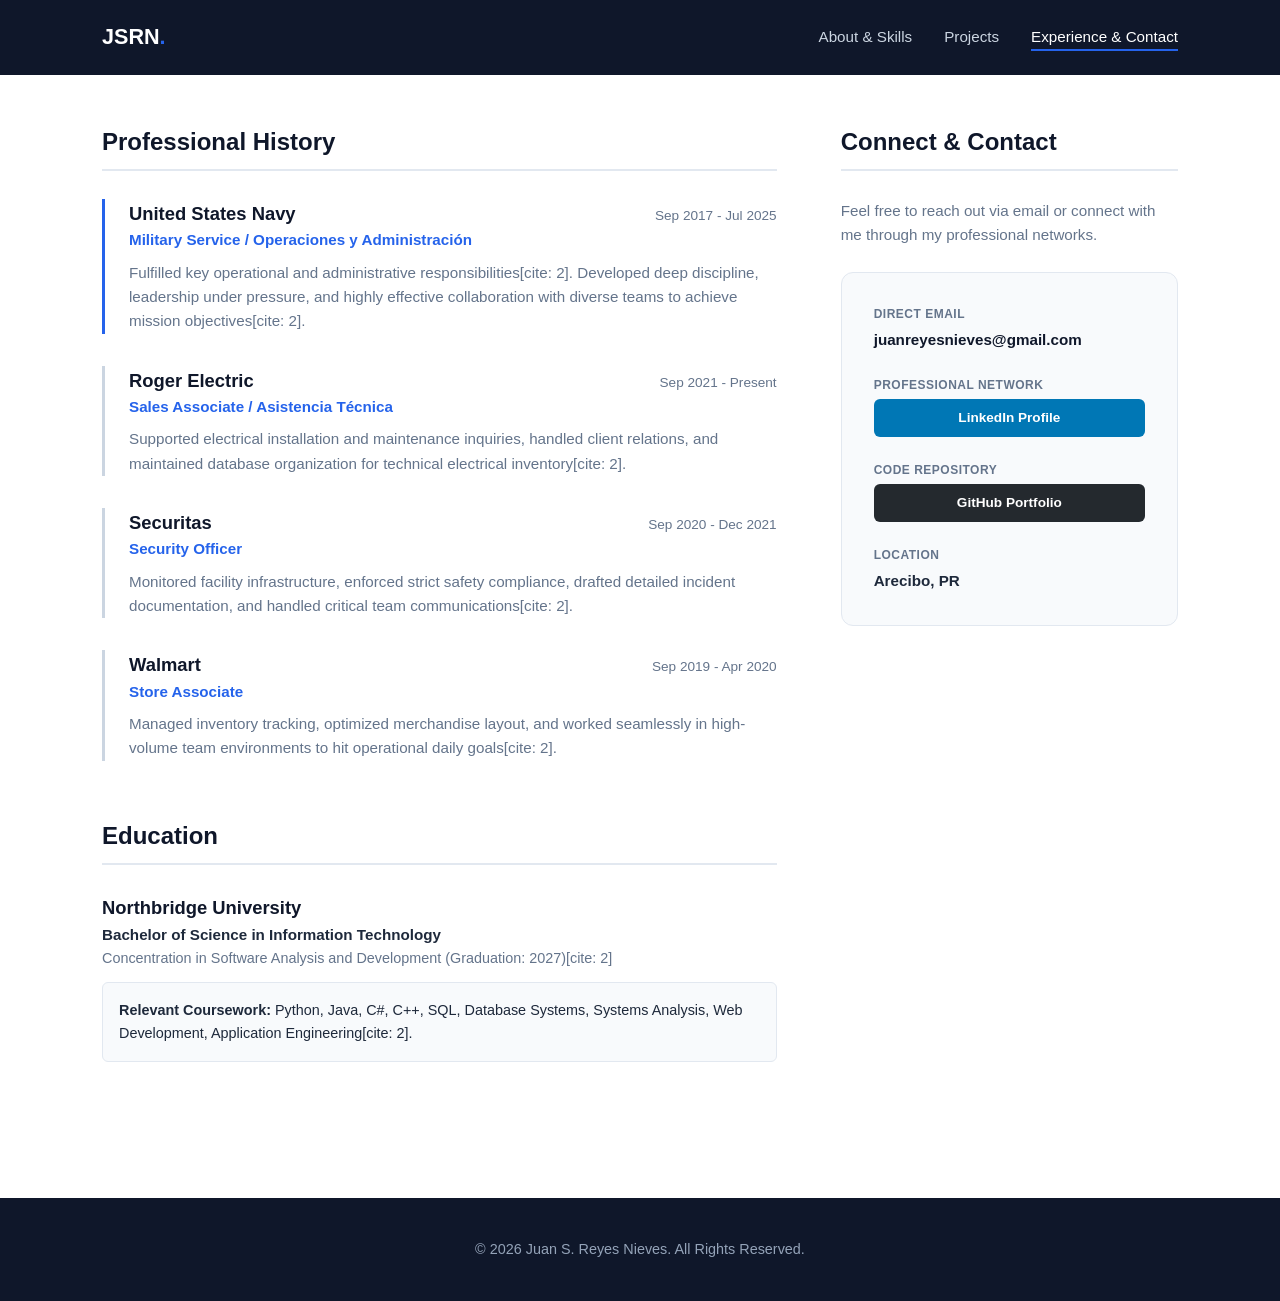
==== experience.html @ f54ace1f "Update and rename resume.html to experience.html" ====
<!DOCTYPE html>
<html lang="en">
<head>
    <meta charset="UTF-8">
    <meta name="viewport" content="width=device-width, initial-scale=1.0">
    <title>Experience & Contact | Juan S. Reyes Nieves</title>
    <link rel="stylesheet" href="style.css">
</head>
<body>

    <!-- Executive Navigation Bar -->
    <header>
        <nav class="nav-container">
            <div class="logo">JSRN<span class="dot">.</span></div>
            <ul class="nav-links">
                <li><a href="index.html">About & Skills</a></li>
                <li><a href="projects.html">Projects</a></li>
                <li><a href="experience.html" class="active">Experience & Contact</a></li>
            </ul>
        </nav>
    </header>

    <main class="resume-layout">
        
        <!-- Left Column: Professional History & Education -->
        <section class="resume-main">
            <div class="section-block">
                <h2 class="block-title">Professional History</h2>
                
                <div class="timeline">
                    <!-- United States Navy -->
                    <div class="timeline-card highlight-card">
                        <div class="timeline-header">
                            <h4>United States Navy</h4>
                            <span class="timeline-date">Sep 2017 - Jul 2025</span>
                        </div>
                        <p class="role-title">Military Service / Operaciones y Administración</p>
                        <p class="role-desc">Fulfilled key operational and administrative responsibilities[cite: 2]. Developed deep discipline, leadership under pressure, and highly effective collaboration with diverse teams to achieve mission objectives[cite: 2].</p>
                    </div>

                    <!-- Roger Electric -->
                    <div class="timeline-card">
                        <div class="timeline-header">
                            <h4>Roger Electric</h4>
                            <span class="timeline-date">Sep 2021 - Present</span>
                        </div>
                        <p class="role-title">Sales Associate / Asistencia Técnica</p>
                        <p class="role-desc">Supported electrical installation and maintenance inquiries, handled client relations, and maintained database organization for technical electrical inventory[cite: 2].</p>
                    </div>

                    <!-- Securitas -->
                    <div class="timeline-card">
                        <div class="timeline-header">
                            <h4>Securitas</h4>
                            <span class="timeline-date">Sep 2020 - Dec 2021</span>
                        </div>
                        <p class="role-title">Security Officer</p>
                        <p class="role-desc">Monitored facility infrastructure, enforced strict safety compliance, drafted detailed incident documentation, and handled critical team communications[cite: 2].</p>
                    </div>

                    <!-- Walmart -->
                    <div class="timeline-card">
                        <div class="timeline-header">
                            <h4>Walmart</h4>
                            <span class="timeline-date">Sep 2019 - Apr 2020</span>
                        </div>
                        <p class="role-title">Store Associate</p>
                        <p class="role-desc">Managed inventory tracking, optimized merchandise layout, and worked seamlessly in high-volume team environments to hit operational daily goals[cite: 2].</p>
                    </div>
                </div>
            </div>

            <!-- Education Block -->
            <div class="section-block">
                <h2 class="block-title">Education</h2>
                <div class="education-card">
                    <h4>Northbridge University</h4>
                    <p class="study-field">Bachelor of Science in Information Technology</p>
                    <p class="specialization">Concentration in Software Analysis and Development (Graduation: 2027)[cite: 2]</p>
                    <div class="coursework">
                        <strong>Relevant Coursework:</strong> Python, Java, C#, C++, SQL, Database Systems, Systems Analysis, Web Development, Application Engineering[cite: 2].
                    </div>
                </div>
            </div>
        </section>

        <!-- Right Column: Official Contact Panel -->
        <aside class="resume-sidebar">
            <div class="section-block">
                <h2 class="block-title">Connect & Contact</h2>
                <p class="sidebar-intro">Feel free to reach out via email or connect with me through my professional networks.</p>
                
                <div class="contact-card-vertical">
                    <div class="contact-item">
                        <span class="contact-label">Direct Email</span>
                        <a href="mailto:juanreyesnieves@gmail.com" class="contact-value">juanreyesnieves@gmail.com</a>
                    </div>
                    <div class="contact-item">
                        <span class="contact-label">Professional Network</span>
                        <a href="https://www.linkedin.com/in/juan-reyes-113794221/" target="_blank" class="contact-value-link linkedin">LinkedIn Profile</a>
                    </div>
                    <div class="contact-item">
                        <span class="contact-label">Code Repository</span>
                        <a href="https://github.com/j8360244" target="_blank" class="contact-value-link github">GitHub Portfolio</a>
                    </div>
                    <div class="contact-item">
                        <span class="contact-label">Location</span>
                        <span class="contact-plain-value">Arecibo, PR</span>
                    </div>
                </div>
            </div>
        </aside>

    </main>

    <footer>
        <div class="footer-content">
            <p>&copy; 2026 Juan S. Reyes Nieves. All Rights Reserved.</p>
        </div>
    </footer>

</body>
</html>
---- style.css ----
/* Executive Theme Variables */
:root {
    --primary: #0f172a;       
    --accent: #2563eb;        
    --accent-hover: #1d4ed8;  
    --text-main: #1e293b;     
    --text-muted: #64748b;    
    --bg-light: #f8fafc;      
    --bg-white: #ffffff;
    --border: #e2e8f0;        
    --max-width: 1140px;
}

/* Base Formats */
* {
    margin: 0;
    padding: 0;
    box-sizing: border-box;
    font-family: -apple-system, BlinkMacSystemFont, "Segoe UI", Roboto, Helvetica, Arial, sans-serif;
}

html { scroll-behavior: smooth; }
body { background-color: var(--bg-white); color: var(--text-main); line-height: 1.6; -webkit-font-smoothing: antialiased; }

/* Navigation Bar */
header { background-color: var(--primary); position: sticky; top: 0; z-index: 100; }
.nav-container { max-width: var(--max-width); margin: 0 auto; padding: 1.25rem 2rem; display: flex; justify-content: space-between; align-items: center; }
.logo { color: var(--bg-white); font-weight: 700; font-size: 1.35rem; }
.logo .dot { color: var(--accent); }
.nav-links { display: flex; list-style: none; gap: 2rem; }
.nav-links a { color: #cbd5e1; text-decoration: none; font-size: 0.95rem; font-weight: 500; transition: color 0.25s; }
.nav-links a:hover, .nav-links a.active { color: var(--bg-white); border-bottom: 2px solid var(--accent); padding-bottom: 4px; }

/* Section Frame Elements */
.section-container { padding: 5rem 2rem; }
.default-bg { background-color: var(--bg-white); }
.light-bg { background-color: var(--bg-light); border-top: 1px solid var(--border); border-bottom: 1px solid var(--border); }
.section-header { text-align: center; max-width: var(--max-width); margin: 0 auto 3.5rem auto; }
.section-header h2 { font-size: 2rem; color: var(--primary); margin-bottom: 0.5rem; }
.section-subtitle { color: var(--text-muted); }

/* Hero / Bio Panel */
.hero-section { max-width: var(--max-width); margin: 0 auto; padding: 5rem 2rem; }
.hero-container { display: flex; align-items: center; gap: 4rem; }
.profile-img { width: 200px; height: 200px; border-radius: 12px; object-fit: cover; border: 1px solid var(--border); background-color: #cbd5e1; }
.badge { display: inline-block; background-color: #dbeafe; color: var(--accent); padding: 0.25rem 0.75rem; border-radius: 99px; font-size: 0.75rem; font-weight: 600; margin-bottom: 1rem; }
.hero-text h1 { font-size: 2.5rem; color: var(--primary); margin-bottom: 0.5rem; }
.subtitle { font-size: 1.2rem; color: var(--accent); font-weight: 600; margin-bottom: 1rem; }
.bio { color: var(--text-muted); max-width: 720px; margin-bottom: 2rem; font-size: 1.05rem; text-align: justify; }

/* Buttons UI */
.cta-group { display: flex; gap: 1rem; flex-wrap: wrap; }
.btn { display: inline-flex; align-items: center; padding: 0.65rem 1.35rem; border-radius: 6px; font-size: 0.9rem; font-weight: 600; text-decoration: none; transition: all 0.2s; }
.btn-primary { background-color: var(--accent); color: var(--bg-white); }
.btn-primary:hover { background-color: var(--accent-hover); }
.btn-outline { border: 1.5px solid var(--primary); color: var(--primary); }
.btn-outline:hover { background-color: var(--primary); color: var(--bg-white); }

/* Homepage Clean Skills Layout (image_4c4420.png style) */
.skills-showcase-grid { max-width: var(--max-width); margin: 0 auto; display: grid; grid-template-columns: repeat(auto-fit, minmax(300px, 1fr)); gap: 2.5rem; }
.skills-card { background: var(--bg-white); border: 1px solid var(--border); padding: 2.25rem; border-radius: 12px; box-shadow: 0 4px 12px rgba(0,0,0,0.01); }
.skills-card h3 { font-size: 1.15rem; color: var(--primary); margin-bottom: 1.5rem; border-left: 3px solid var(--accent); padding-left: 10px; }
.skills-tags { display: flex; flex-wrap: wrap; gap: 0.6rem; }
.skills-tags span { background-color: var(--bg-light); border: 1px solid var(--border); padding: 0.4rem 0.8rem; border-radius: 6px; font-size: 0.85rem; font-weight: 500; color: var(--text-main); }
.skills-tags.competency span { background-color: #f1f5f9; color: #475569; }

/* Dedicated Project Architecture */
.projects-grid { max-width: var(--max-width); margin: 0 auto; display: grid; grid-template-columns: repeat(auto-fit, minmax(320px, 1fr)); gap: 2rem; }
.project-card { background-color: var(--bg-white); border: 1px solid var(--border); border-radius: 12px; display: flex; flex-direction: column; justify-content: space-between; transition: transform 0.2s, box-shadow 0.2s; }
.project-card:hover { transform: translateY(-3px); box-shadow: 0 10px 25px rgba(0,0,0,0.05); }
.card-content { padding: 2rem; }
.tech-tag { display: block; font-size: 0.75rem; color: var(--accent); font-weight: 700; margin-bottom: 0.5rem; }
.project-card h3 { font-size: 1.25rem; color: var(--primary); margin-bottom: 0.75rem; }
.project-card p { color: var(--text-muted); font-size: 0.95rem; }
.project-actions { padding: 1rem 2rem; background-color: var(--bg-light); border-top: 1px solid var(--border); border-radius: 0 0 12px 12px; display: flex; gap: 1rem; }
.btn-card { padding: 0.4rem 0.8rem; font-size: 0.8rem; background-color: var(--bg-white); border: 1px solid var(--border); color: var(--text-main); }
.btn-card:hover { background-color: var(--accent); color: var(--bg-white); border-color: var(--accent); }

/* Experience Page Dashboard Frame */
.resume-layout { max-width: var(--max-width); margin: 3rem auto; padding: 0 2rem; display: grid; grid-template-columns: 2fr 1fr; gap: 4rem; }
.section-block { margin-bottom: 3.5rem; }
.block-title { font-size: 1.5rem; color: var(--primary); border-bottom: 2px solid var(--border); padding-bottom: 0.5rem; margin-bottom: 1.75rem; }

/* Timelines styling */
.timeline { display: flex; flex-direction: column; gap: 2rem; }
.timeline-card { border-left: 3px solid #cbd5e1; padding-left: 1.5rem; }
.timeline-card.highlight-card { border-left-color: var(--accent); }
.timeline-header { display: flex; justify-content: space-between; align-items: baseline; }
.timeline-header h4 { font-size: 1.15rem; color: var(--primary); }
.timeline-date { font-size: 0.85rem; color: var(--text-muted); }
.role-title { font-size: 0.95rem; color: var(--accent); font-weight: 600; margin-bottom: 0.5rem; }
.role-desc { color: var(--text-muted); font-size: 0.95rem; }

/* Education panel */
.education-card h4 { font-size: 1.15rem; color: var(--primary); }
.study-field { font-weight: 600; color: var(--text-main); font-size: 0.95rem; }
.specialization { font-size: 0.9rem; color: var(--text-muted); margin-bottom: 0.75rem; }
.coursework { font-size: 0.9rem; background-color: var(--bg-light); padding: 1rem; border-radius: 6px; border: 1px solid var(--border); }

/* Contact sidebar widgets */
.sidebar-intro { color: var(--text-muted); font-size: 0.95rem; margin-bottom: 1.5rem; }
.contact-card-vertical { background-color: var(--bg-light); border: 1px solid var(--border); border-radius: 12px; padding: 2rem; display: flex; flex-direction: column; gap: 1.5rem; }
.contact-item { display: flex; flex-direction: column; gap: 0.25rem; }
.contact-label { font-size: 0.75rem; font-weight: 700; color: var(--text-muted); text-transform: uppercase; letter-spacing: 0.5px; }
.contact-value { color: var(--primary); font-weight: 600; text-decoration: none; font-size: 0.95rem; }
.contact-value:hover { color: var(--accent); }
.contact-plain-value { color: var(--text-main); font-weight: 600; font-size: 0.95rem; }
.contact-value-link { display: inline-block; padding: 0.5rem; text-align: center; border-radius: 6px; text-decoration: none; font-weight: 600; font-size: 0.85rem; color: white; }
.contact-value-link.linkedin { background-color: #0077b5; }
.contact-value-link.linkedin:hover { background-color: #005987; }
.contact-value-link.github { background-color: #24292e; }
.contact-value-link.github:hover { background-color: #111; }

/* Footer Elements */
footer { background-color: var(--primary); padding: 2.5rem 2rem; text-align: center; margin-top: 5rem; }
footer p { color: #94a3b8; font-size: 0.9rem; }

/* Responsive adjustments */
@media (max-width: 900px) {
    .resume-layout { grid-template-columns: 1fr; gap: 2rem; }
    .hero-container { flex-direction: column; text-align: center; gap: 2rem; }
    .cta-group { justify-content: center; }
    .timeline-header { flex-direction: column; }
}
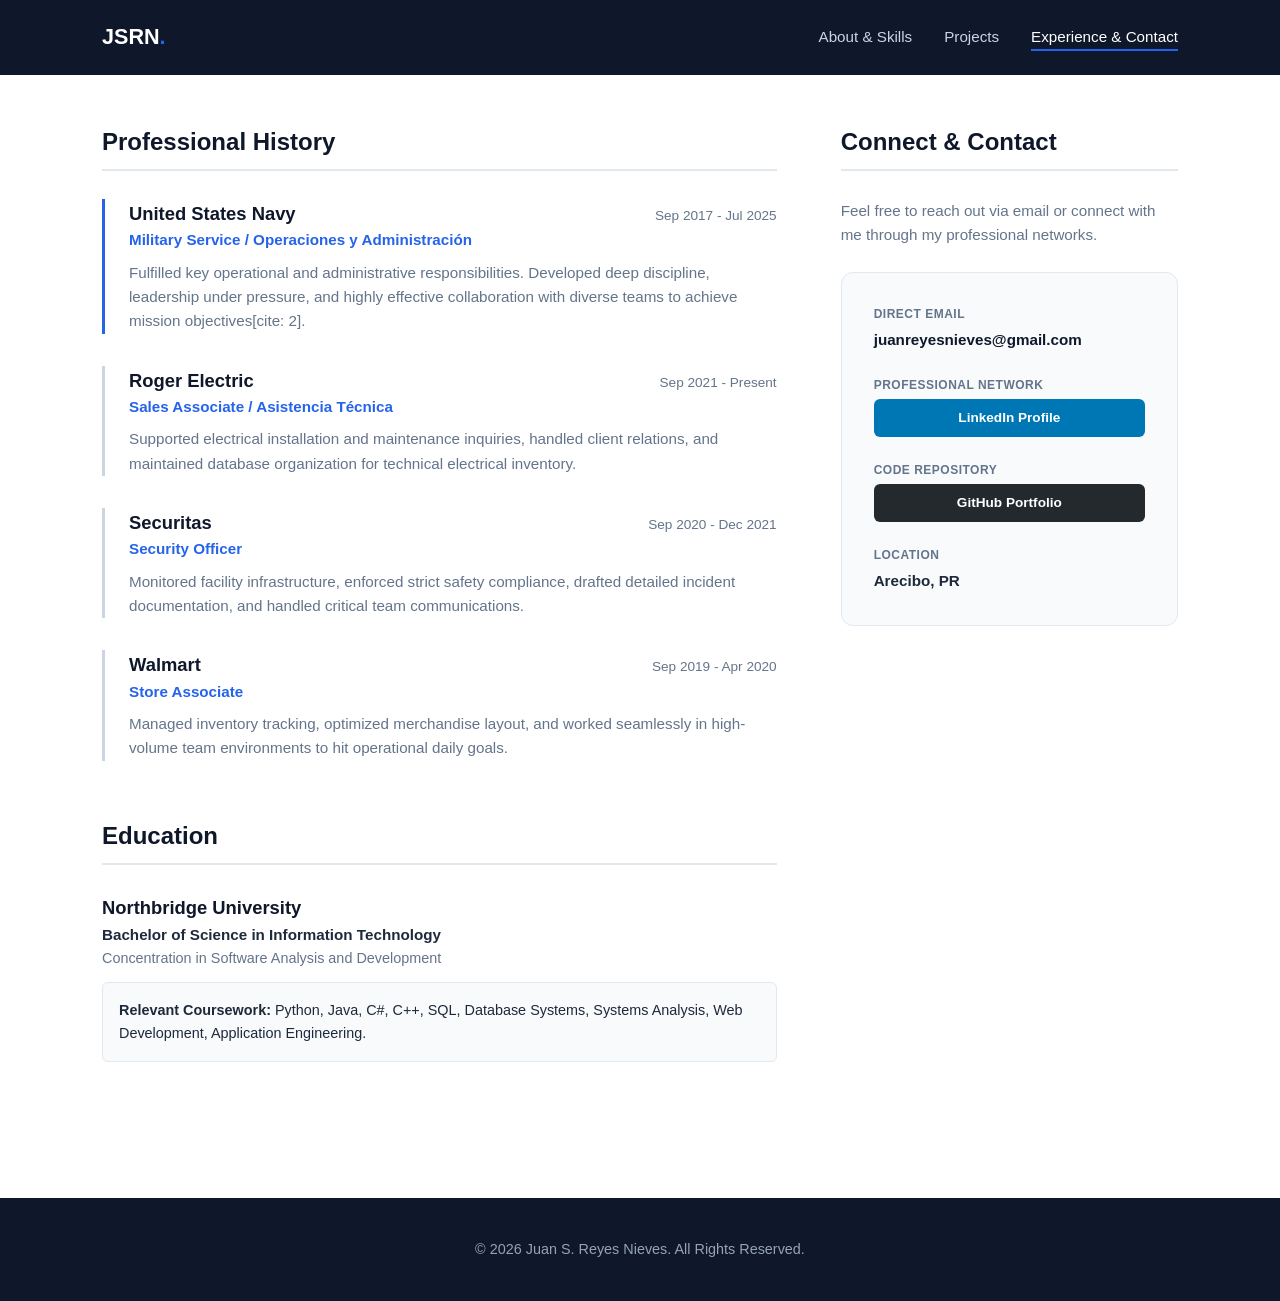
==== commit 2adfd5b9: "Update experience.html" ====
--- a/experience.html
+++ b/experience.html
@@ -35,7 +35,7 @@
                             <span class="timeline-date">Sep 2017 - Jul 2025</span>
                         </div>
                         <p class="role-title">Military Service / Operaciones y Administración</p>
-                        <p class="role-desc">Fulfilled key operational and administrative responsibilities[cite: 2]. Developed deep discipline, leadership under pressure, and highly effective collaboration with diverse teams to achieve mission objectives[cite: 2].</p>
+                        <p class="role-desc">Fulfilled key operational and administrative responsibilities. Developed deep discipline, leadership under pressure, and highly effective collaboration with diverse teams to achieve mission objectives[cite: 2].</p>
                     </div>
 
                     <!-- Roger Electric -->
@@ -45,7 +45,7 @@
                             <span class="timeline-date">Sep 2021 - Present</span>
                         </div>
                         <p class="role-title">Sales Associate / Asistencia Técnica</p>
-                        <p class="role-desc">Supported electrical installation and maintenance inquiries, handled client relations, and maintained database organization for technical electrical inventory[cite: 2].</p>
+                        <p class="role-desc">Supported electrical installation and maintenance inquiries, handled client relations, and maintained database organization for technical electrical inventory.</p>
                     </div>
 
                     <!-- Securitas -->
@@ -55,7 +55,7 @@
                             <span class="timeline-date">Sep 2020 - Dec 2021</span>
                         </div>
                         <p class="role-title">Security Officer</p>
-                        <p class="role-desc">Monitored facility infrastructure, enforced strict safety compliance, drafted detailed incident documentation, and handled critical team communications[cite: 2].</p>
+                        <p class="role-desc">Monitored facility infrastructure, enforced strict safety compliance, drafted detailed incident documentation, and handled critical team communications.</p>
                     </div>
 
                     <!-- Walmart -->
@@ -65,7 +65,7 @@
                             <span class="timeline-date">Sep 2019 - Apr 2020</span>
                         </div>
                         <p class="role-title">Store Associate</p>
-                        <p class="role-desc">Managed inventory tracking, optimized merchandise layout, and worked seamlessly in high-volume team environments to hit operational daily goals[cite: 2].</p>
+                        <p class="role-desc">Managed inventory tracking, optimized merchandise layout, and worked seamlessly in high-volume team environments to hit operational daily goals.</p>
                     </div>
                 </div>
             </div>
@@ -76,9 +76,9 @@
                 <div class="education-card">
                     <h4>Northbridge University</h4>
                     <p class="study-field">Bachelor of Science in Information Technology</p>
-                    <p class="specialization">Concentration in Software Analysis and Development (Graduation: 2027)[cite: 2]</p>
+                    <p class="specialization">Concentration in Software Analysis and Development</p>
                     <div class="coursework">
-                        <strong>Relevant Coursework:</strong> Python, Java, C#, C++, SQL, Database Systems, Systems Analysis, Web Development, Application Engineering[cite: 2].
+                        <strong>Relevant Coursework:</strong> Python, Java, C#, C++, SQL, Database Systems, Systems Analysis, Web Development, Application Engineering.
                     </div>
                 </div>
             </div>
